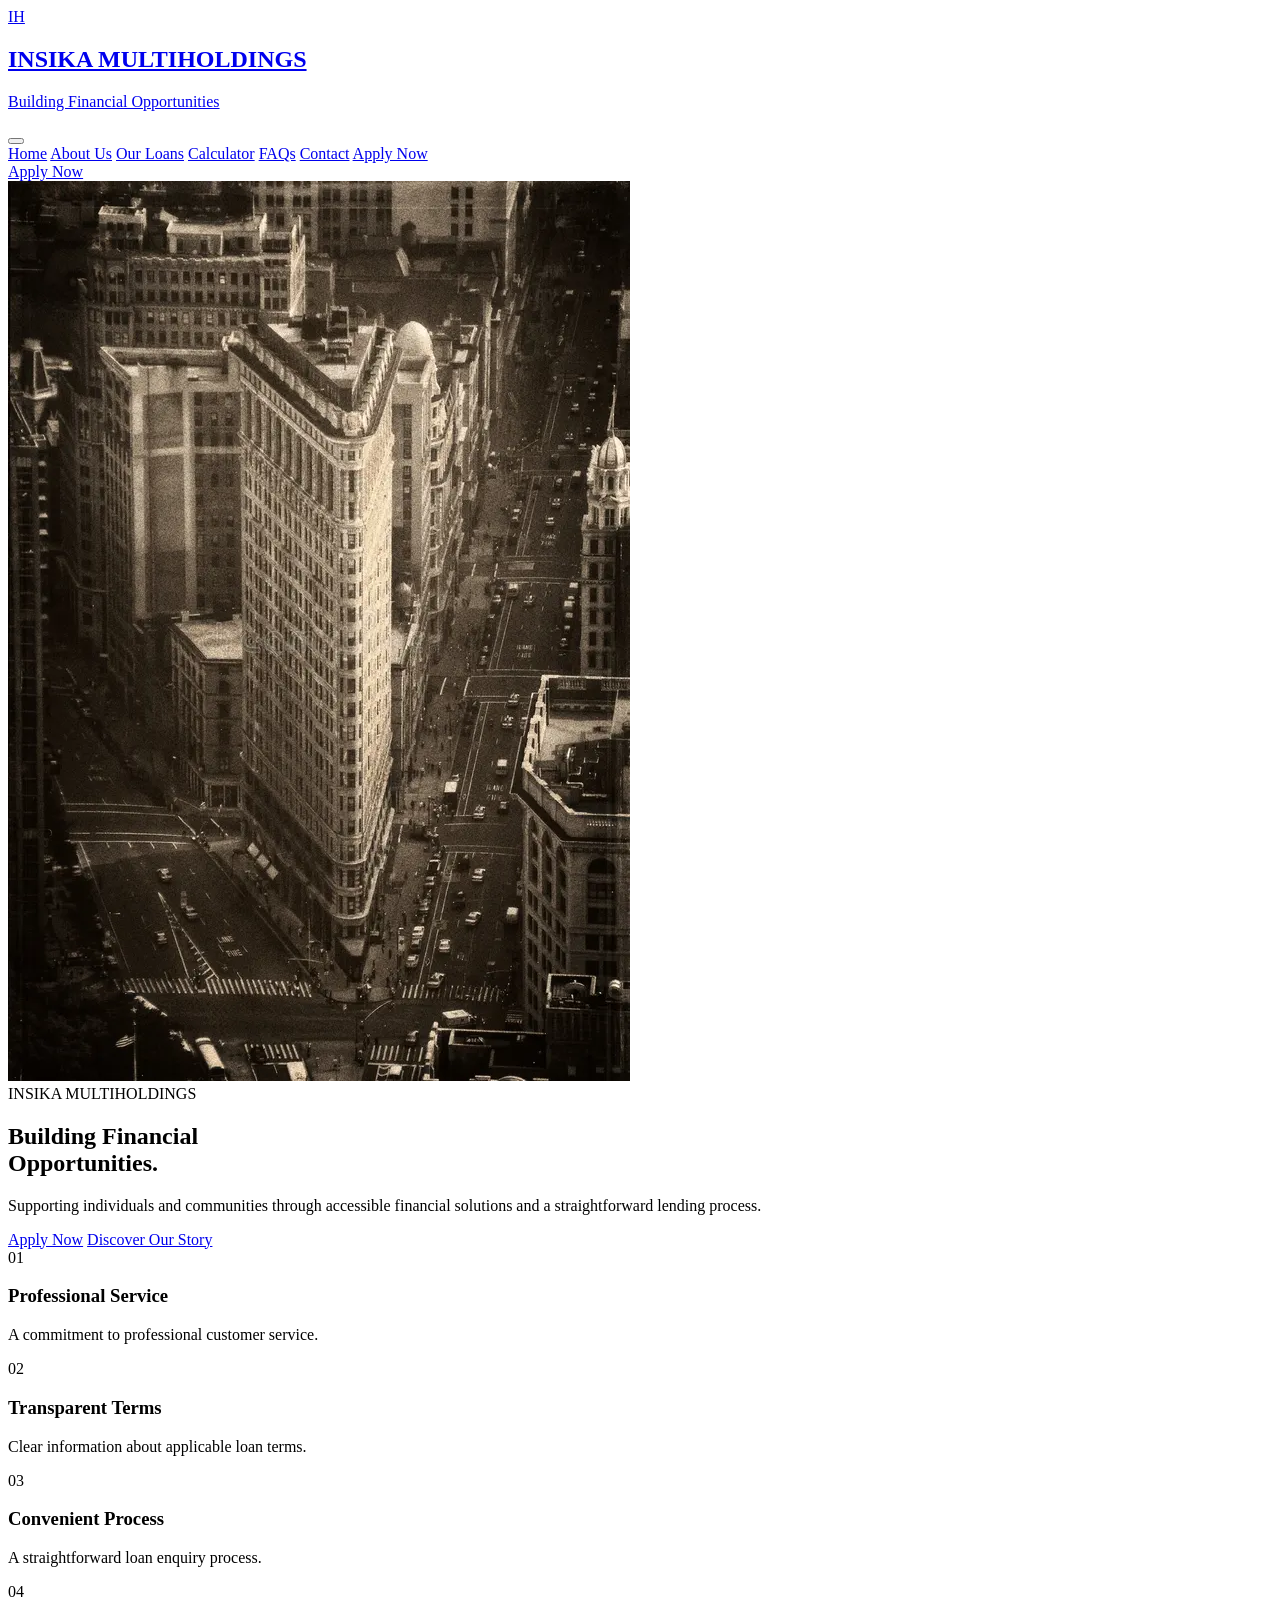
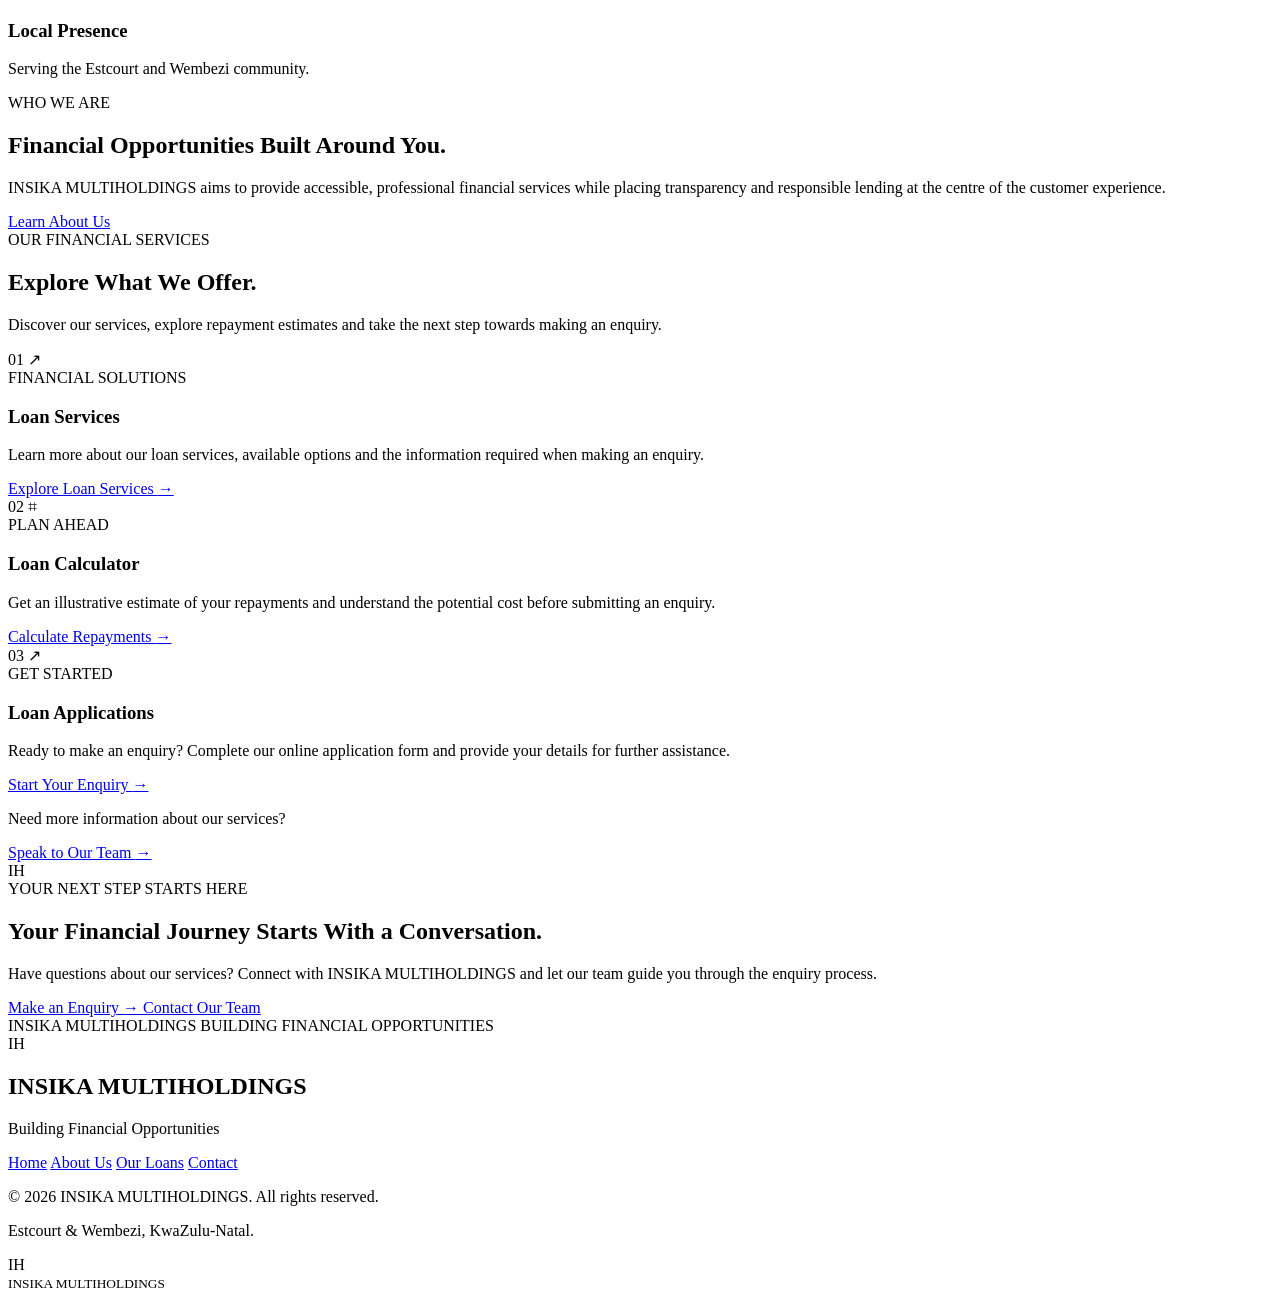
==== index.html @ ccc1f197 "done" ====
<!DOCTYPE html>
<html lang="en">
<head>
    <meta charset="UTF-8">
    <meta name="viewport" content="width=device-width, initial-scale=1.0">

    <meta name="description" content="INSIKA MULTIHOLDINGS provides financial services and loan enquiries in Estcourt and Wembezi, KwaZulu-Natal.">

    <meta name="theme-color" content="#173b2b">

    <title>INSIKA MULTIHOLDINGS | Building Financial Opportunities</title>

    <link rel="stylesheet" href="css/style.css">

    <link rel="preconnect" href="https://fonts.googleapis.com">
    <link rel="preconnect" href="https://fonts.gstatic.com" crossorigin>

    <link href="https://fonts.googleapis.com/css2?family=Playfair+Display:wght@400;500;600;700&family=Lato:wght@300;400;500;600;700&display=swap" rel="stylesheet">
</head>

<body>

    <!-- PAGE TRANSITION IS CREATED BY JAVASCRIPT -->

    <!-- HEADER -->

<!-- WEBSITE NAVIGATION -->

<header>

    <a href="index.html" class="logo">
        <div class="logo-icon">IH</div>

        <div>
            <h2>INSIKA MULTIHOLDINGS</h2>
            <p>Building Financial Opportunities</p>
        </div>
    </a>

    <button class="menu-toggle"
            id="menuToggle"
            aria-label="Open navigation menu"
            aria-expanded="false">
        <span></span>
        <span></span>
        <span></span>
    </button>

    <nav id="mainNav">

        <a href="index.html">Home</a>

        <a href="about.html">About Us</a>

        <a href="loans.html">Our Loans</a>

        <a href="calculator.html">Calculator</a>

        <a href="faq.html">FAQs</a>

        <a href="contact.html">Contact</a>

        <a href="apply.html" class="mobile-apply">
            Apply Now
        </a>

    </nav>

    <a href="apply.html" class="nav-button">
        Apply Now
    </a>

</header>



    <!-- HERO SECTION -->

    <main>

        
<section class="hero hero-full">
    <div class="hero-background">
        <img src="Images/building.webp" alt="INSIKA MULTIHOLDINGS building">
    </div>

    <div class="hero-overlay"></div>

    <div class="hero-content reveal">
        <span class="hero-label">INSIKA MULTIHOLDINGS</span>

        <h1>Building Financial<br>
            <span>Opportunities.</span>
        </h1>

        <p>
            Supporting individuals and communities through
            accessible financial solutions and a straightforward
            lending process.
        </p>

        <div class="hero-buttons">
            <a href="apply.html" class="btn btn-primary">Apply Now</a>
            <a href="about.html" class="btn btn-outline">Discover Our Story</a>
        </div>
    </div>
</section>



        <!-- TRUST FEATURES -->

        <section class="features">

            <div class="reveal">

                <span class="feature-number">01</span>

                <h3>Professional Service</h3>

                <p>
                    A commitment to professional customer service.
                </p>

            </div>

            <div class="reveal">

                <span class="feature-number">02</span>

                <h3>Transparent Terms</h3>

                <p>
                    Clear information about applicable loan terms.
                </p>

            </div>

            <div class="reveal">

                <span class="feature-number">03</span>

                <h3>Convenient Process</h3>

                <p>
                    A straightforward loan enquiry process.
                </p>

            </div>

            <div class="reveal">

                <span class="feature-number">04</span>

                <h3>Local Presence</h3>

                <p>
                    Serving the Estcourt and Wembezi community.
                </p>

            </div>

        </section>


        <!-- INTRODUCTION SECTION -->

        <section class="page-section reveal">

            <p class="eyebrow">
                WHO WE ARE
            </p>

            <h2 class="page-title">
                Financial Opportunities Built Around You.
            </h2>

            <p class="section-intro">
                INSIKA MULTIHOLDINGS aims to provide accessible,
                professional financial services while placing
                transparency and responsible lending at the centre
                of the customer experience.
            </p>

            <div class="center-button">

                <a href="about.html" class="primary-btn">
                    Learn About Us
                </a>

            </div>

        </section>


        <!-- SERVICES SECTION -->

<!-- PREMIUM SERVICES SECTION -->

<section class="services-section">

    <div class="services-heading reveal">
        <div>
            <span class="eyebrow">OUR FINANCIAL SERVICES</span>
            <h2>Explore What We <span>Offer.</span></h2>
        </div>

        <p>
            Discover our services, explore repayment estimates
            and take the next step towards making an enquiry.
        </p>
    </div>

    <div class="services-grid">

        <!-- SERVICE 01 -->
        <article class="service-card reveal">
            <div class="service-card-top">
                <span class="service-number">01</span>
                <span class="service-symbol">↗</span>
            </div>

            <div class="service-card-content">
                <span class="service-category">FINANCIAL SOLUTIONS</span>

                <h3>Loan Services</h3>

                <p>
                    Learn more about our loan services, available
                    options and the information required when
                    making an enquiry.
                </p>

                <a href="loans.html" class="service-link">
                    Explore Loan Services
                    <span>→</span>
                </a>
            </div>
        </article>

        <!-- SERVICE 02 -->
        <article class="service-card service-card-featured reveal">
            <div class="service-card-top">
                <span class="service-number">02</span>
                <span class="service-symbol">⌗</span>
            </div>

            <div class="service-card-content">
                <span class="service-category">PLAN AHEAD</span>

                <h3>Loan Calculator</h3>

                <p>
                    Get an illustrative estimate of your repayments
                    and understand the potential cost before
                    submitting an enquiry.
                </p>

                <a href="calculator.html" class="service-link">
                    Calculate Repayments
                    <span>→</span>
                </a>
            </div>
        </article>

        <!-- SERVICE 03 -->
        <article class="service-card reveal">
            <div class="service-card-top">
                <span class="service-number">03</span>
                <span class="service-symbol">↗</span>
            </div>

            <div class="service-card-content">
                <span class="service-category">GET STARTED</span>

                <h3>Loan Applications</h3>

                <p>
                    Ready to make an enquiry? Complete our online
                    application form and provide your details
                    for further assistance.
                </p>

                <a href="apply.html" class="service-link">
                    Start Your Enquiry
                    <span>→</span>
                </a>
            </div>
        </article>

    </div>

    <div class="services-bottom reveal">
        <p>Need more information about our services?</p>

        <a href="contact.html" class="services-contact-btn">
            Speak to Our Team <span>→</span>
        </a>
    </div>

</section>


        


        
<!-- PREMIUM CALL TO ACTION -->

<section class="cta-section reveal">

    <div class="cta-decoration">IH</div>

    <div class="cta-content">

        <span class="cta-label">YOUR NEXT STEP STARTS HERE</span>

        <h2>
            Your Financial Journey
            <span>Starts With a Conversation.</span>
        </h2>

        <p>
            Have questions about our services? Connect with
            INSIKA MULTIHOLDINGS and let our team guide you
            through the enquiry process.
        </p>

        <div class="cta-actions">
            <a href="apply.html" class="cta-primary">
                Make an Enquiry <span>→</span>
            </a>

            <a href="contact.html" class="cta-secondary">
                Contact Our Team
            </a>
        </div>

    </div>

    <div class="cta-bottom-line">
        <span>INSIKA MULTIHOLDINGS</span>
        <span>BUILDING FINANCIAL OPPORTUNITIES</span>
    </div>

</section>


    </main>


    <!-- FOOTER -->

    <footer>

        <div class="footer-brand">

            <div class="footer-logo">IH</div>

            <h2>INSIKA MULTIHOLDINGS</h2>

            <p>Building Financial Opportunities</p>

        </div>

        <div class="footer-links">

            <a href="index.html">Home</a>
            <a href="about.html">About Us</a>
            <a href="loans.html">Our Loans</a>
            <a href="contact.html">Contact</a>

        </div>

        <div class="footer-bottom">

            <p>
                &copy; 2026 INSIKA MULTIHOLDINGS.
                All rights reserved.
            </p>

            <p>
                Estcourt & Wembezi, KwaZulu-Natal.
            </p>

        </div>

    </footer>


    <!-- JAVASCRIPT -->

    <script src="JAVA/main.js"></script>

</body>
</html>
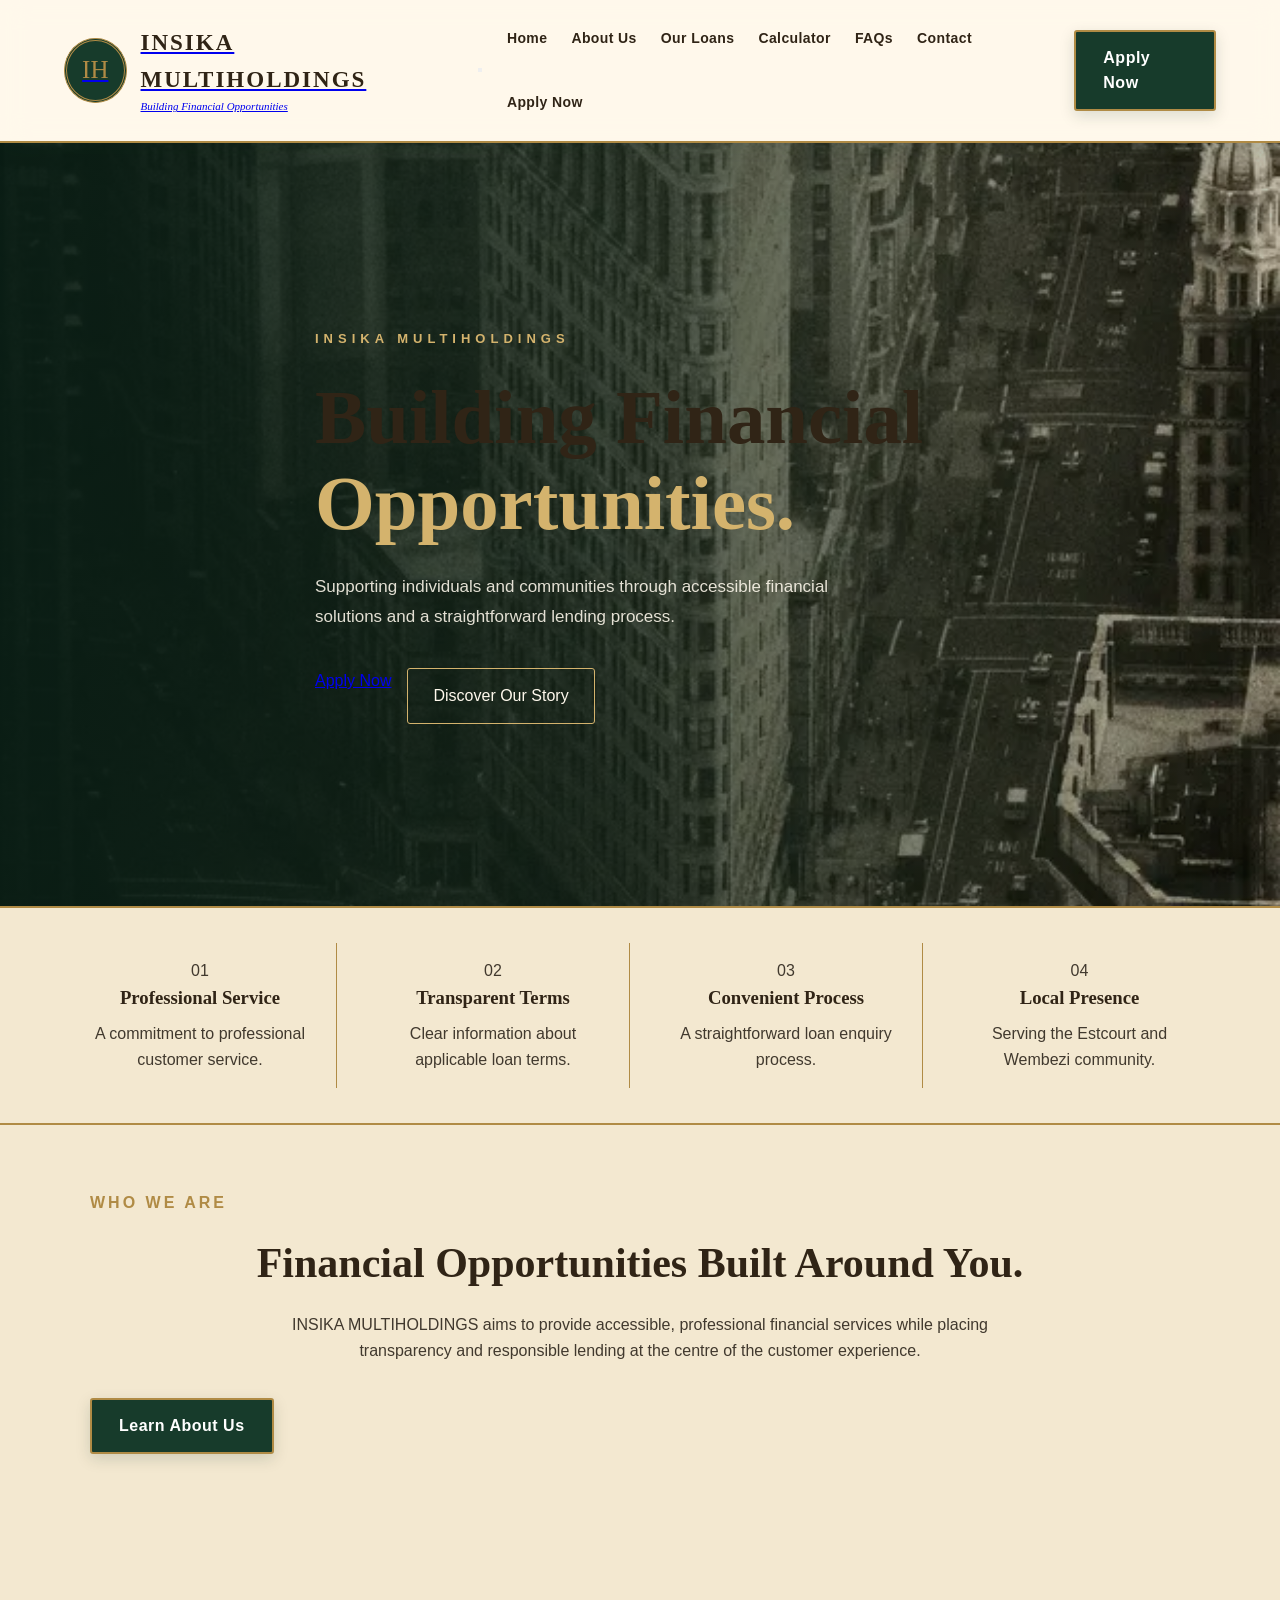
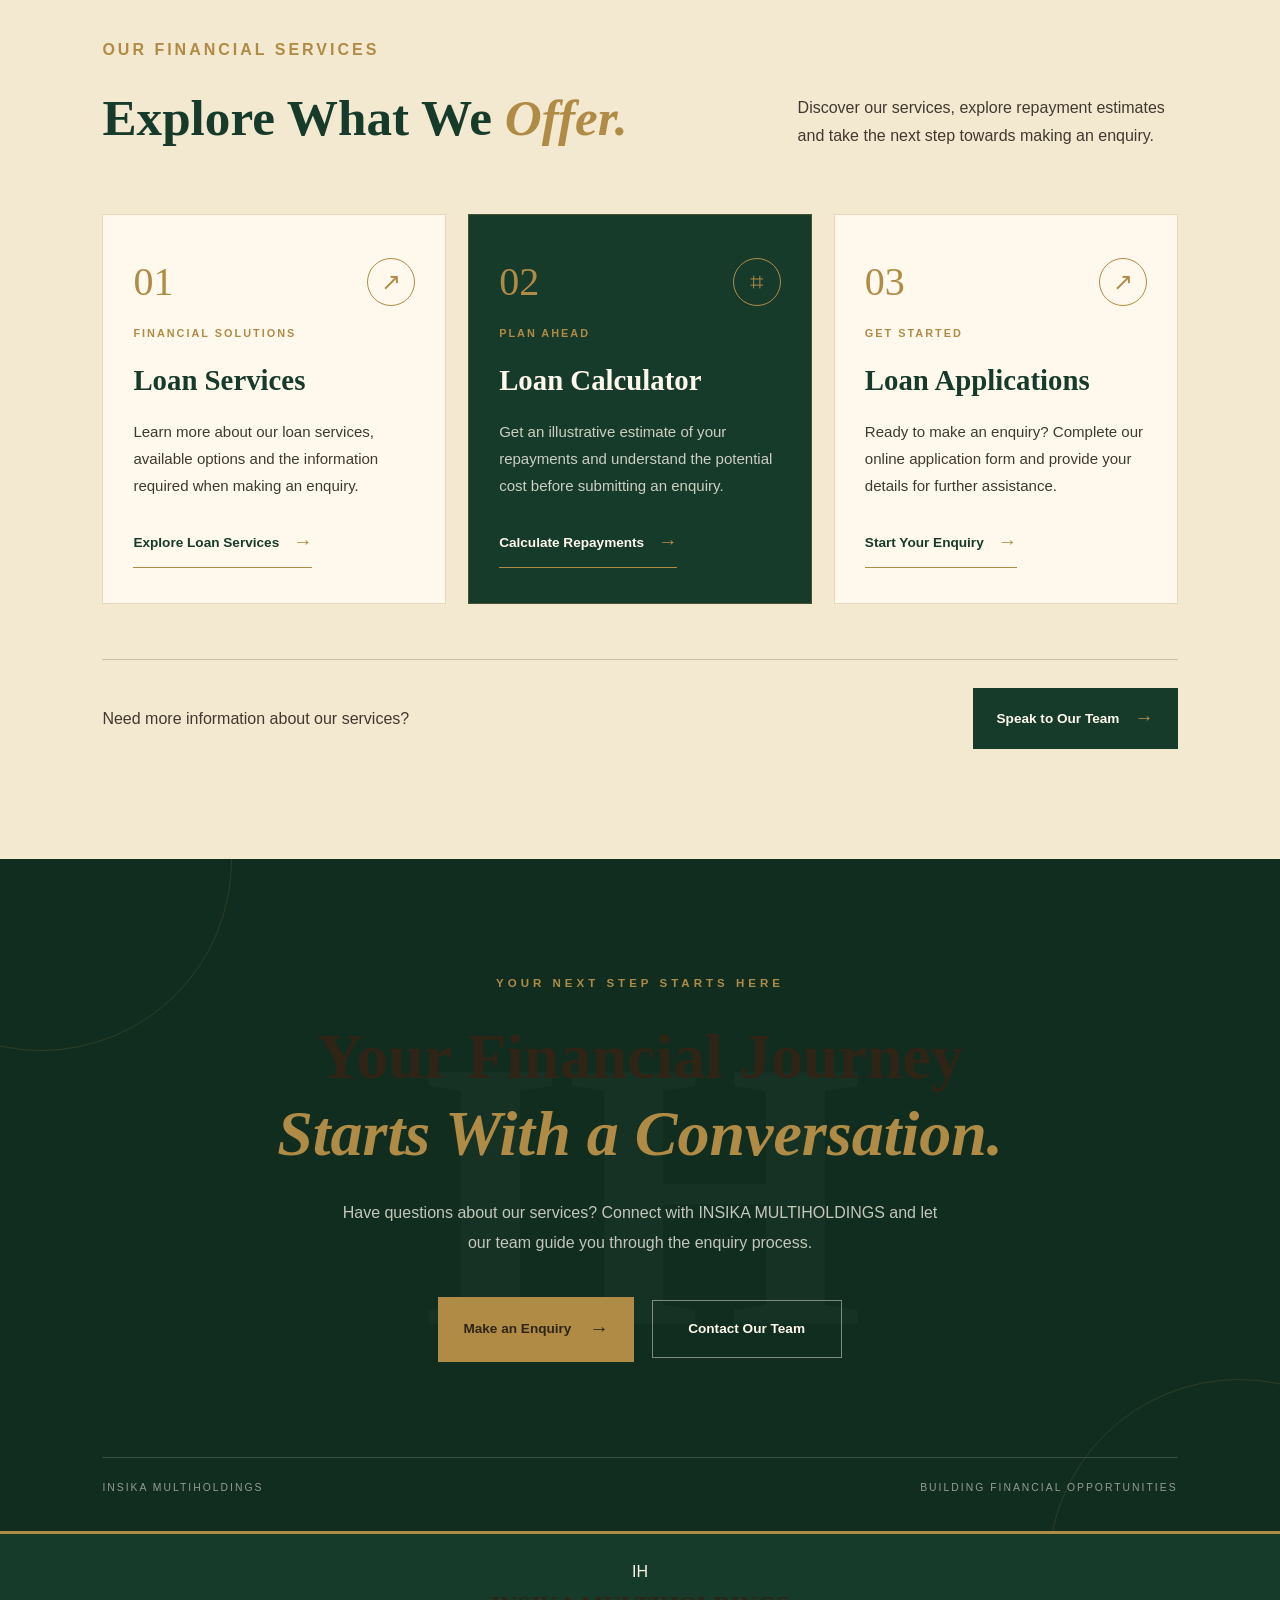
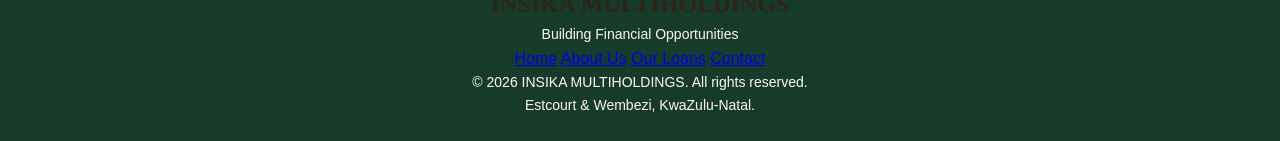
==== commit 30065eaf: "Update index.html" ====
--- a/index.html
+++ b/index.html
@@ -16,7 +16,7 @@
     <link rel="preconnect" href="https://fonts.googleapis.com">
     <link rel="preconnect" href="https://fonts.gstatic.com" crossorigin>
 
-    <link href="https://fonts.googleapis.com/css2?family=Playfair+Display:wght@400;500;600;700&family=Lato:wght@300;400;500;600;700&display=swap" rel="stylesheet">
+    <link rel="stylesheet" href="CSS/style.css">
 </head>
 
 <body>
--- a/CSS/style.css
+++ b/CSS/style.css
@@ -0,0 +1,1421 @@
+
+/* =================================
+   INSIKA MULTIHOLDINGS
+   Vintage Corporate Website
+================================= */
+
+@import url('https://fonts.googleapis.com/css2?family=Playfair+Display:wght@400;500;600;700&family=Lato:wght@300;400;500;600;700&display=swap');
+
+:root {
+    --parchment: #f3e8d0;
+    --dark-green: #173b2b;
+    --deep-green: #102d20;
+    --antique-gold: #b08b45;
+    --dark-brown: #302416;
+    --text: #41392e;
+    --cream: #fff9ed;
+}
+
+/* GENERAL RESET */
+
+* {
+    margin: 0;
+    padding: 0;
+    box-sizing: border-box;
+}
+
+html {
+    scroll-behavior: smooth;
+}
+
+body {
+    font-family: 'Lato', sans-serif;
+    color: var(--text);
+    background-color: var(--parchment);
+    background-image:
+        url("https://www.transparenttextures.com/patterns/cream-paper.png");
+    line-height: 1.6;
+}
+
+/* HEADINGS */
+
+h1, h2, h3, h4 {
+    font-family: 'Playfair Display', serif;
+    color: var(--dark-brown);
+}
+
+/* HEADER */
+
+header {
+    min-height: 110px;
+    padding: 18px 5%;
+    display: flex;
+    justify-content: space-between;
+    align-items: center;
+    gap: 25px;
+    border-bottom: 2px solid var(--antique-gold);
+    background: rgba(255, 249, 237, 0.85);
+}
+
+.logo {
+    display: flex;
+    align-items: center;
+    gap: 14px;
+}
+
+.logo-icon {
+    width: 65px;
+    height: 65px;
+    border: 3px double var(--antique-gold);
+    border-radius: 50%;
+    background: var(--dark-green);
+    color: var(--antique-gold);
+    display: flex;
+    align-items: center;
+    justify-content: center;
+    font-family: 'Playfair Display', serif;
+    font-size: 25px;
+}
+
+.logo h2 {
+    font-size: 23px;
+    letter-spacing: 2px;
+}
+
+.logo p {
+    font-family: 'Playfair Display', serif;
+    font-size: 11px;
+    font-style: italic;
+}
+
+/* NAVIGATION */
+
+nav {
+    display: flex;
+    align-items: center;
+    flex-wrap: wrap;
+    gap: 24px;
+}
+
+nav a {
+    text-decoration: none;
+    color: var(--dark-brown);
+    font-weight: 600;
+    transition: 0.3s;
+}
+
+nav a:hover,
+nav a.active {
+    color: var(--antique-gold);
+}
+
+/* BUTTONS */
+
+.nav-button,
+.primary-btn {
+    display: inline-block;
+    background: var(--dark-green);
+    color: white;
+    text-decoration: none;
+    padding: 12px 24px;
+    border: 2px solid var(--antique-gold);
+    border-radius: 5px;
+    font-weight: 600;
+    transition: 0.3s;
+}
+
+.nav-button:hover,
+.primary-btn:hover {
+    background: var(--deep-green);
+    transform: translateY(-2px);
+}
+
+.secondary-btn {
+    display: inline-block;
+    color: var(--dark-green);
+    text-decoration: none;
+    padding: 12px 24px;
+    border: 2px solid var(--antique-gold);
+    border-radius: 5px;
+    font-weight: 600;
+}
+
+/* HERO SECTION */
+
+.hero {
+    min-height: 480px;
+    display: flex;
+    align-items: center;
+    padding: 70px 7%;
+    border-bottom: 2px solid var(--antique-gold);
+}
+
+.hero-content {
+    max-width: 650px;
+}
+
+.eyebrow {
+    color: var(--antique-gold);
+    letter-spacing: 3px;
+    font-weight: 700;
+    margin-bottom: 15px;
+}
+
+.hero h1 {
+    font-size: clamp(38px, 5vw, 65px);
+    line-height: 1.15;
+    margin-bottom: 22px;
+}
+
+.intro {
+    font-size: 17px;
+    max-width: 570px;
+    margin-bottom: 28px;
+}
+
+.hero-buttons {
+    display: flex;
+    flex-wrap: wrap;
+    gap: 15px;
+}
+
+/* FEATURES */
+
+.features {
+    display: grid;
+    grid-template-columns: repeat(4, 1fr);
+    padding: 35px 5%;
+    gap: 20px;
+    text-align: center;
+    border-bottom: 2px solid var(--antique-gold);
+}
+
+.features div {
+    padding: 15px;
+    border-right: 1px solid var(--antique-gold);
+}
+
+.features div:last-child {
+    border-right: none;
+}
+
+.features h3 {
+    margin-bottom: 8px;
+}
+
+/* GENERAL PAGE CONTENT */
+
+.page-section {
+    max-width: 1150px;
+    margin: auto;
+    padding: 65px 25px;
+}
+
+.page-title {
+    text-align: center;
+    font-size: 42px;
+    margin-bottom: 15px;
+}
+
+.section-intro {
+    text-align: center;
+    max-width: 700px;
+    margin: 0 auto 35px;
+}
+
+/* FOOTER */
+
+footer {
+    background: var(--dark-green);
+    color: var(--cream);
+    text-align: center;
+    padding: 25px;
+    border-top: 3px solid var(--antique-gold);
+}
+
+footer p {
+    font-size: 14px;
+}
+
+/* MOBILE RESPONSIVENESS */
+
+@media (max-width: 950px) {
+    header {
+        flex-direction: column;
+    }
+
+    nav {
+        justify-content: center;
+    }
+
+    .features {
+        grid-template-columns: repeat(2, 1fr);
+    }
+}
+
+@media (max-width: 600px) {
+    .hero {
+        padding: 50px 6%;
+    }
+
+    .hero h1 {
+        font-size: 38px;
+    }
+
+    .features {
+        grid-template-columns: 1fr;
+    }
+
+    .features div {
+        border-right: none;
+        border-bottom: 1px solid var(--antique-gold);
+    }
+
+    nav {
+        gap: 14px;
+    }
+
+    .logo h2 {
+        font-size: 18px;
+    }
+}
+
+
+/* ==========================================
+   INSIKA MULTIHOLDINGS - PREMIUM MOTION SYSTEM
+========================================== */
+
+/* CINEMATIC PAGE TRANSITION */
+
+#page-transition {
+    position: fixed;
+    inset: 0;
+    z-index: 99999;
+    background: #173b2b;
+    display: flex;
+    align-items: center;
+    justify-content: center;
+    pointer-events: none;
+    transform: translateY(0);
+    transition: transform 0.9s cubic-bezier(.77, 0, .18, 1);
+}
+
+#page-transition.exit {
+    transform: translateY(-105%);
+}
+
+.transition-content {
+    text-align: center;
+    color: #d6b875;
+    animation: transitionReveal 1s ease both;
+}
+
+.transition-content span {
+    display: block;
+    font-family: 'Playfair Display', serif;
+    font-size: 38px;
+    letter-spacing: 7px;
+}
+
+.transition-content small {
+    letter-spacing: 4px;
+    font-size: 10px;
+}
+
+.transition-line {
+    height: 2px;
+    width: 0;
+    background: #c5a15b;
+    margin: 15px auto;
+    animation: lineExpand 1s ease forwards;
+}
+
+@keyframes transitionReveal {
+    from { opacity: 0; transform: translateY(20px); }
+    to { opacity: 1; transform: translateY(0); }
+}
+
+@keyframes lineExpand {
+    to { width: 150px; }
+}
+
+/* HERO CINEMATIC REVEAL */
+
+.hero {
+    overflow: hidden;
+    position: relative;
+}
+
+.hero-content {
+    animation: luxuryEntrance 1.3s cubic-bezier(.2,.8,.2,1) both;
+}
+
+.hero h1 {
+    animation: headingReveal 1.2s .2s both;
+}
+
+.hero .intro {
+    animation: headingReveal 1.2s .45s both;
+}
+
+.hero-buttons {
+    animation: headingReveal 1.2s .65s both;
+}
+
+@keyframes luxuryEntrance {
+    from {
+        opacity: 0;
+        transform: translateY(60px);
+        filter: blur(8px);
+    }
+    to {
+        opacity: 1;
+        transform: translateY(0);
+        filter: blur(0);
+    }
+}
+
+@keyframes headingReveal {
+    from {
+        opacity: 0;
+        transform: translateY(30px);
+    }
+    to {
+        opacity: 1;
+        transform: translateY(0);
+    }
+}
+
+/* SCROLL REVEAL */
+
+.reveal {
+    opacity: 0;
+    transform: translateY(55px);
+    filter: blur(4px);
+    transition:
+        opacity 1s ease,
+        transform 1s cubic-bezier(.2,.8,.2,1),
+        filter 1s ease;
+}
+
+.reveal.show {
+    opacity: 1;
+    transform: translateY(0);
+    filter: blur(0);
+}
+
+/* PREMIUM CARD EFFECT */
+
+.features div,
+.service-card {
+    transition:
+        transform .45s ease,
+        box-shadow .45s ease,
+        border-color .45s ease;
+}
+
+.features div:hover,
+.service-card:hover {
+    transform: translateY(-10px);
+    box-shadow: 0 18px 35px rgba(48,36,22,.14);
+    border-color: var(--antique-gold);
+}
+
+/* MAGNETIC BUTTON FINISH */
+
+.primary-btn,
+.secondary-btn,
+.nav-button {
+    position: relative;
+    overflow: hidden;
+    transition: transform .3s ease,
+                box-shadow .3s ease;
+}
+
+.primary-btn::before,
+.nav-button::before {
+    content: "";
+    position: absolute;
+    inset: 0;
+    background: rgba(255,255,255,.13);
+    transform: translateX(-110%);
+    transition: transform .5s ease;
+}
+
+.primary-btn:hover::before,
+.nav-button:hover::before {
+    transform: translateX(0);
+}
+
+/* IMAGE PARALLAX */
+
+.parallax-image {
+    will-change: transform;
+    transition: transform .15s linear;
+}
+
+/* LOGO DETAIL */
+
+.logo-icon {
+    transition: transform .6s ease,
+                box-shadow .6s ease;
+}
+
+.logo:hover .logo-icon {
+    transform: rotate(12deg);
+    box-shadow: 0 0 20px rgba(176,139,69,.35);
+}
+
+/* ACCESSIBILITY */
+
+@media (prefers-reduced-motion: reduce) {
+    *,
+    *::before,
+    *::after {
+        animation-duration: .01ms !important;
+        transition-duration: .01ms !important;
+        scroll-behavior: auto !important;
+    }
+
+    .reveal {
+        opacity: 1;
+        transform: none;
+        filter: none;
+    }
+}
+
+/* FULL-WIDTH HOMEPAGE HERO */
+
+.hero-full {
+    position: relative;
+    min-height: 680px;
+    height: 85vh;
+    display: flex;
+    align-items: center;
+    overflow: hidden;
+    background: var(--deep-green);
+}
+
+.hero-background {
+    position: absolute;
+    inset: 0;
+    overflow: hidden;
+}
+
+.hero-background img {
+    width: 100%;
+    height: 100%;
+    object-fit: cover;
+    object-position: center;
+    animation: heroZoom 18s ease-in-out infinite alternate;
+}
+
+.hero-overlay {
+    position: absolute;
+    inset: 0;
+    background:
+        linear-gradient(
+            90deg,
+            rgba(10, 31, 22, 0.92) 0%,
+            rgba(10, 31, 22, 0.72) 48%,
+            rgba(10, 31, 22, 0.25) 100%
+        );
+}
+
+.hero-full .hero-content {
+    position: relative;
+    z-index: 2;
+    width: min(1150px, 88%);
+    margin: 0 auto;
+    color: #fff9ed;
+    padding: 80px 0;
+    animation: heroTextIn 1.2s ease both;
+}
+
+.hero-label {
+    display: inline-block;
+    color: #d4b36d;
+    letter-spacing: 5px;
+    font-size: 13px;
+    font-weight: 700;
+    margin-bottom: 25px;
+}
+
+.hero-full h1 {
+    font-family: 'Playfair Display', serif;
+    font-size: clamp(45px, 6vw, 82px);
+    line-height: 1.12;
+    margin-bottom: 25px;
+}
+
+.hero-full h1 span {
+    color: #d4b36d;
+}
+
+.hero-full p {
+    max-width: 570px;
+    color: rgba(255, 249, 237, 0.88);
+    font-size: 17px;
+    line-height: 1.8;
+    margin-bottom: 35px;
+}
+
+.hero-buttons {
+    display: flex;
+    flex-wrap: wrap;
+    gap: 16px;
+}
+
+.btn-outline {
+    display: inline-block;
+    padding: 14px 25px;
+    border: 1px solid #d4b36d;
+    color: #fff9ed;
+    text-decoration: none;
+    transition: 0.3s ease;
+}
+
+.btn-outline:hover {
+    background: #d4b36d;
+    color: #102d20;
+}
+
+@keyframes heroZoom {
+    from { transform: scale(1); }
+    to { transform: scale(1.09); }
+}
+
+@keyframes heroTextIn {
+    from {
+        opacity: 0;
+        transform: translateY(35px);
+    }
+    to {
+        opacity: 1;
+        transform: translateY(0);
+    }
+}
+
+@media (max-width: 768px) {
+    .hero-full {
+        min-height: 620px;
+        height: auto;
+    }
+
+    .hero-overlay {
+        background: rgba(10, 31, 22, 0.76);
+    }
+
+    .hero-full .hero-content {
+        padding: 100px 0;
+    }
+
+    .hero-full p {
+        font-size: 15px;
+    }
+}
+
+/* ABOUT PAGE */
+
+.inner-hero {
+    min-height: 380px;
+    position: relative;
+    display: flex;
+    align-items: center;
+    justify-content: center;
+    text-align: center;
+    background: url("../Images/building.webp") center/cover no-repeat;
+    overflow: hidden;
+}
+
+.inner-hero-overlay {
+    position: absolute;
+    inset: 0;
+    background: rgba(16, 45, 32, 0.82);
+}
+
+.inner-hero-content {
+    position: relative;
+    z-index: 2;
+    padding: 70px 20px;
+    animation: heroTextIn 1s ease both;
+}
+
+.inner-hero h1 {
+    color: #fff9ed;
+    font-family: 'Playfair Display', serif;
+    font-size: clamp(42px, 6vw, 68px);
+    margin: 15px 0;
+}
+
+.inner-hero h1 span {
+    color: #d4b36d;
+}
+
+.inner-hero p {
+    color: #f3e8d0;
+    letter-spacing: 2px;
+}
+
+.section-label {
+    color: #b08b45;
+    font-size: 12px;
+    font-weight: 700;
+    letter-spacing: 3px;
+}
+
+.about-story {
+    display: grid;
+    grid-template-columns: 1fr 1fr;
+    align-items: center;
+    gap: 65px;
+}
+
+.about-story-text h2,
+.section-heading h2,
+.about-cta h2 {
+    font-family: 'Playfair Display', serif;
+    color: var(--dark-green);
+    font-size: clamp(30px, 4vw, 43px);
+    line-height: 1.25;
+    margin: 18px 0;
+}
+
+.about-story-text p {
+    color: var(--text);
+    line-height: 1.9;
+    margin-bottom: 17px;
+}
+
+.about-story-image {
+    height: 430px;
+    overflow: hidden;
+    border: 1px solid var(--antique-gold);
+    padding: 9px;
+}
+
+.about-story-image img {
+    width: 100%;
+    height: 100%;
+    object-fit: cover;
+    transition: transform 0.8s ease;
+}
+
+.about-story-image:hover img {
+    transform: scale(1.06);
+}
+
+/* VALUES */
+
+.values-section {
+    padding: 90px 7%;
+    background: #e9dcc1;
+}
+
+.section-heading {
+    text-align: center;
+    max-width: 650px;
+    margin: 0 auto 50px;
+}
+
+.section-heading p {
+    color: var(--text);
+    line-height: 1.7;
+}
+
+.values-grid {
+    display: grid;
+    grid-template-columns: repeat(3, 1fr);
+    gap: 25px;
+    max-width: 1150px;
+    margin: auto;
+}
+
+.value-card {
+    padding: 35px 30px;
+    background: var(--cream);
+    border: 1px solid rgba(176, 139, 69, 0.35);
+    transition: transform 0.4s ease, box-shadow 0.4s ease;
+}
+
+.value-card:hover {
+    transform: translateY(-10px);
+    box-shadow: 0 18px 35px rgba(48, 36, 22, 0.12);
+}
+
+.value-number {
+    color: var(--antique-gold);
+    font-family: 'Playfair Display', serif;
+    font-size: 32px;
+}
+
+.value-card h3 {
+    color: var(--dark-green);
+    font-family: 'Playfair Display', serif;
+    font-size: 23px;
+    margin: 20px 0 12px;
+}
+
+.value-card p {
+    color: var(--text);
+    line-height: 1.8;
+}
+
+/* ABOUT CTA */
+
+.about-cta {
+    text-align: center;
+    padding: 90px 20px;
+    background: var(--deep-green);
+}
+
+.about-cta h2 {
+    color: var(--cream);
+}
+
+.about-cta p {
+    color: #e4dac7;
+    margin-bottom: 30px;
+    line-height: 1.8;
+}
+
+/* RESPONSIVE ABOUT PAGE */
+
+@media (max-width: 768px) {
+    .about-story {
+        grid-template-columns: 1fr;
+        gap: 35px;
+    }
+
+    .about-story-image {
+        height: 300px;
+    }
+
+    .values-grid {
+        grid-template-columns: 1fr;
+    }
+
+    .values-section {
+        padding: 65px 6%;
+    }
+}
+
+/* ==========================================
+   INSIKA MULTIHOLDINGS - PREMIUM NAVIGATION
+========================================== */
+
+/* Sticky glass-style navigation */
+header {
+    position: sticky;
+    top: 0;
+    z-index: 1000;
+    min-height: 90px;
+    background: rgba(255, 249, 237, 0.96);
+    backdrop-filter: blur(14px);
+    -webkit-backdrop-filter: blur(14px);
+    box-shadow: 0 5px 25px rgba(16, 45, 32, 0.08);
+    transition: box-shadow 0.35s ease;
+}
+
+/* Animated navigation links */
+nav a {
+    position: relative;
+    padding: 9px 0;
+    font-size: 14px;
+    letter-spacing: 0.4px;
+    transition: color 0.3s ease, transform 0.3s ease;
+}
+
+nav a::after {
+    content: "";
+    position: absolute;
+    left: 0;
+    bottom: 2px;
+    width: 0;
+    height: 2px;
+    background: var(--antique-gold);
+    transition: width 0.35s ease;
+}
+
+nav a:hover {
+    color: var(--antique-gold);
+    transform: translateY(-2px);
+}
+
+nav a:hover::after,
+nav a.active::after {
+    width: 100%;
+}
+
+nav a.active {
+    color: var(--antique-gold);
+}
+
+/* Premium Apply Now button */
+.nav-button,
+.primary-btn {
+    position: relative;
+    isolation: isolate;
+    overflow: hidden;
+    border-radius: 3px;
+    padding: 13px 27px;
+    letter-spacing: 0.5px;
+    box-shadow: 0 5px 15px rgba(16, 45, 32, 0.15);
+    transition:
+        transform 0.35s ease,
+        box-shadow 0.35s ease,
+        background 0.35s ease;
+}
+
+.nav-button::before,
+.primary-btn::before {
+    z-index: -1;
+    background: linear-gradient(
+        110deg,
+        transparent 20%,
+        rgba(255,255,255,0.2) 50%,
+        transparent 80%
+    );
+}
+
+.nav-button:hover,
+.primary-btn:hover {
+    background: var(--deep-green);
+    color: var(--cream);
+    transform: translateY(-4px);
+    box-shadow: 0 10px 25px rgba(16, 45, 32, 0.25);
+}
+
+/* Secondary buttons */
+.secondary-btn,
+.btn-outline {
+    position: relative;
+    overflow: hidden;
+    border-radius: 3px;
+    transition:
+        color 0.35s ease,
+        background 0.35s ease,
+        transform 0.35s ease,
+        box-shadow 0.35s ease;
+}
+
+.secondary-btn:hover {
+    background: var(--dark-green);
+    color: var(--cream);
+    transform: translateY(-3px);
+    box-shadow: 0 8px 20px rgba(16, 45, 32, 0.15);
+}
+
+.btn-outline:hover {
+    transform: translateY(-3px);
+    box-shadow: 0 8px 20px rgba(16, 45, 32, 0.2);
+}
+
+/* Consistent button cursor and focus */
+.nav-button,
+.primary-btn,
+.secondary-btn,
+.btn-outline {
+    cursor: pointer;
+}
+
+.nav-button:focus-visible,
+.primary-btn:focus-visible,
+.secondary-btn:focus-visible,
+.btn-outline:focus-visible,
+nav a:focus-visible {
+    outline: 3px solid var(--antique-gold);
+    outline-offset: 5px;
+}
+
+/* Mobile refinements */
+@media (max-width: 950px) {
+    header {
+        position: relative;
+        gap: 15px;
+    }
+
+    nav {
+        gap: 20px;
+    }
+}
+
+@media (max-width: 600px) {
+    .nav-button {
+        padding: 11px 20px;
+    }
+
+    nav a {
+        font-size: 13px;
+    }
+}
+
+/* Respect reduced-motion preferences */
+@media (prefers-reduced-motion: reduce) {
+    header,
+    nav a,
+    nav a::after,
+    .nav-button,
+    .primary-btn,
+    .secondary-btn,
+    .btn-outline {
+        transition: none !important;
+    }
+}
+
+/* =========================================
+   PREMIUM HOMEPAGE SERVICES SECTION
+========================================= */
+
+.services-section {
+    padding: 110px 8%;
+    background: var(--parchment);
+    position: relative;
+    overflow: hidden;
+}
+
+.services-heading {
+    max-width: 1100px;
+    margin: 0 auto 55px;
+    display: flex;
+    justify-content: space-between;
+    align-items: end;
+    gap: 40px;
+}
+
+.services-heading h2 {
+    font-family: 'Playfair Display', serif;
+    font-size: clamp(2.3rem, 4vw, 3.7rem);
+    color: var(--dark-green);
+    margin-top: 15px;
+}
+
+.services-heading h2 span {
+    color: var(--antique-gold);
+    font-style: italic;
+}
+
+.services-heading > p {
+    max-width: 380px;
+    line-height: 1.8;
+    color: var(--text);
+    padding-bottom: 8px;
+}
+
+.services-grid {
+    max-width: 1100px;
+    margin: auto;
+    display: grid;
+    grid-template-columns: repeat(3, 1fr);
+    gap: 22px;
+}
+
+.service-card {
+    min-height: 390px;
+    padding: 35px 30px;
+    background: var(--cream);
+    border: 1px solid rgba(176, 139, 69, 0.3);
+    display: flex;
+    flex-direction: column;
+    justify-content: space-between;
+    position: relative;
+    overflow: hidden;
+    transition: transform 0.4s ease,
+                box-shadow 0.4s ease,
+                background 0.4s ease;
+}
+
+.service-card::before {
+    content: "";
+    position: absolute;
+    top: 0;
+    left: 0;
+    width: 0;
+    height: 4px;
+    background: var(--antique-gold);
+    transition: width 0.45s ease;
+}
+
+.service-card:hover::before {
+    width: 100%;
+}
+
+.service-card:hover {
+    transform: translateY(-12px);
+    box-shadow: 0 22px 45px rgba(23, 59, 43, 0.12);
+}
+
+.service-card-featured {
+    background: var(--dark-green);
+    color: var(--cream);
+    transform: translateY(-12px);
+}
+
+.service-card-featured:hover {
+    transform: translateY(-20px);
+}
+
+.service-card-top {
+    display: flex;
+    justify-content: space-between;
+    align-items: center;
+}
+
+.service-number {
+    font-family: 'Playfair Display', serif;
+    font-size: 2.5rem;
+    color: var(--antique-gold);
+}
+
+.service-symbol {
+    width: 48px;
+    height: 48px;
+    border: 1px solid var(--antique-gold);
+    border-radius: 50%;
+    display: grid;
+    place-items: center;
+    font-size: 1.5rem;
+    color: var(--antique-gold);
+    transition: transform 0.4s ease,
+                background 0.4s ease;
+}
+
+.service-card:hover .service-symbol {
+    transform: rotate(45deg);
+    background: rgba(176, 139, 69, 0.12);
+}
+
+.service-category {
+    display: block;
+    color: var(--antique-gold);
+    font-size: 0.68rem;
+    font-weight: 700;
+    letter-spacing: 2px;
+    margin-bottom: 15px;
+}
+
+.service-card h3 {
+    font-family: 'Playfair Display', serif;
+    font-size: 1.8rem;
+    margin-bottom: 15px;
+    color: var(--dark-green);
+}
+
+.service-card-featured h3 {
+    color: var(--cream);
+}
+
+.service-card-content p {
+    font-size: 0.94rem;
+    line-height: 1.8;
+    color: var(--text);
+    margin-bottom: 28px;
+}
+
+.service-card-featured .service-card-content p {
+    color: rgba(255, 249, 237, 0.78);
+}
+
+.service-link {
+    display: inline-flex;
+    align-items: center;
+    gap: 14px;
+    width: fit-content;
+    color: var(--dark-green);
+    font-size: 0.85rem;
+    font-weight: 700;
+    text-decoration: none;
+    border-bottom: 1px solid var(--antique-gold);
+    padding-bottom: 9px;
+    transition: gap 0.3s ease, color 0.3s ease;
+}
+
+.service-card-featured .service-link {
+    color: var(--cream);
+}
+
+.service-link span {
+    color: var(--antique-gold);
+    font-size: 1.2rem;
+    transition: transform 0.3s ease;
+}
+
+.service-link:hover {
+    gap: 22px;
+    color: var(--antique-gold);
+}
+
+.service-link:hover span {
+    transform: translateX(5px);
+}
+
+.services-bottom {
+    max-width: 1100px;
+    margin: 55px auto 0;
+    padding-top: 28px;
+    border-top: 1px solid rgba(23, 59, 43, 0.2);
+    display: flex;
+    justify-content: space-between;
+    align-items: center;
+    gap: 20px;
+}
+
+.services-bottom p {
+    color: var(--text);
+}
+
+.services-contact-btn {
+    display: inline-flex;
+    align-items: center;
+    gap: 15px;
+    padding: 15px 24px;
+    background: var(--dark-green);
+    color: var(--cream);
+    text-decoration: none;
+    font-size: 0.85rem;
+    font-weight: 700;
+    transition: background 0.3s ease,
+                transform 0.3s ease;
+}
+
+.services-contact-btn span {
+    color: var(--antique-gold);
+    font-size: 1.2rem;
+}
+
+.services-contact-btn:hover {
+    background: var(--antique-gold);
+    color: var(--dark-brown);
+    transform: translateY(-4px);
+}
+
+/* RESPONSIVE DESIGN */
+
+@media (max-width: 900px) {
+    .services-grid {
+        grid-template-columns: repeat(2, 1fr);
+    }
+
+    .service-card-featured {
+        transform: none;
+    }
+
+    .service-card-featured:hover {
+        transform: translateY(-12px);
+    }
+}
+
+@media (max-width: 600px) {
+    .services-section {
+        padding: 75px 6%;
+    }
+
+    .services-heading {
+        display: block;
+    }
+
+    .services-heading > p {
+        margin-top: 18px;
+    }
+
+    .services-grid {
+        grid-template-columns: 1fr;
+    }
+
+    .service-card {
+        min-height: 350px;
+    }
+
+    .services-bottom {
+        align-items: flex-start;
+        flex-direction: column;
+    }
+}
+
+@media (prefers-reduced-motion: reduce) {
+    .service-card,
+    .service-card::before,
+    .service-symbol,
+    .service-link,
+    .service-link span,
+    .services-contact-btn {
+        transition: none;
+    }
+}
+
+/* =========================================
+   PREMIUM HOMEPAGE CTA
+========================================= */
+
+.cta-section {
+    position: relative;
+    overflow: hidden;
+    padding: 110px 8% 35px;
+    background: var(--deep-green);
+    color: var(--cream);
+    text-align: center;
+}
+
+.cta-section::before,
+.cta-section::after {
+    content: "";
+    position: absolute;
+    width: 380px;
+    height: 380px;
+    border: 1px solid rgba(176, 139, 69, 0.18);
+    border-radius: 50%;
+    pointer-events: none;
+}
+
+.cta-section::before {
+    top: -190px;
+    left: -150px;
+}
+
+.cta-section::after {
+    bottom: -230px;
+    right: -150px;
+}
+
+.cta-decoration {
+    position: absolute;
+    top: 50%;
+    left: 50%;
+    transform: translate(-50%, -50%);
+    font-family: 'Playfair Display', serif;
+    font-size: clamp(15rem, 30vw, 28rem);
+    font-weight: 700;
+    color: rgba(255, 255, 255, 0.025);
+    pointer-events: none;
+}
+
+.cta-content {
+    position: relative;
+    z-index: 1;
+    max-width: 800px;
+    margin: 0 auto 95px;
+}
+
+.cta-label {
+    color: var(--antique-gold);
+    font-size: 0.72rem;
+    font-weight: 700;
+    letter-spacing: 4px;
+}
+
+.cta-content h2 {
+    margin: 25px 0;
+    font-family: 'Playfair Display', serif;
+    font-size: clamp(2.4rem, 5vw, 4.2rem);
+    line-height: 1.2;
+}
+
+.cta-content h2 span {
+    display: block;
+    color: var(--antique-gold);
+    font-style: italic;
+}
+
+.cta-content > p {
+    max-width: 620px;
+    margin: 0 auto;
+    color: rgba(255, 249, 237, 0.75);
+    line-height: 1.9;
+    font-size: 1rem;
+}
+
+.cta-actions {
+    display: flex;
+    justify-content: center;
+    align-items: center;
+    flex-wrap: wrap;
+    gap: 18px;
+    margin-top: 38px;
+}
+
+.cta-primary,
+.cta-secondary {
+    min-width: 190px;
+    padding: 17px 25px;
+    text-decoration: none;
+    font-size: 0.85rem;
+    font-weight: 700;
+    transition: all 0.35s ease;
+}
+
+.cta-primary {
+    background: var(--antique-gold);
+    color: var(--dark-brown);
+    display: inline-flex;
+    justify-content: center;
+    align-items: center;
+    gap: 18px;
+}
+
+.cta-primary span {
+    font-size: 1.2rem;
+    transition: transform 0.3s ease;
+}
+
+.cta-primary:hover {
+    background: var(--cream);
+    transform: translateY(-5px);
+}
+
+.cta-primary:hover span {
+    transform: translateX(5px);
+}
+
+.cta-secondary {
+    border: 1px solid rgba(255, 249, 237, 0.45);
+    color: var(--cream);
+}
+
+.cta-secondary:hover {
+    border-color: var(--antique-gold);
+    color: var(--antique-gold);
+    transform: translateY(-5px);
+}
+
+.cta-bottom-line {
+    position: relative;
+    z-index: 1;
+    border-top: 1px solid rgba(255, 249, 237, 0.16);
+    padding-top: 22px;
+    display: flex;
+    justify-content: space-between;
+    gap: 15px;
+    color: rgba(255, 249, 237, 0.55);
+    font-size: 0.65rem;
+    letter-spacing: 2px;
+}
+
+/* MOBILE */
+
+@media (max-width: 600px) {
+    .cta-section {
+        padding: 80px 6% 25px;
+    }
+
+    .cta-content {
+        margin-bottom: 65px;
+    }
+
+    .cta-actions {
+        flex-direction: column;
+    }
+
+    .cta-primary,
+    .cta-secondary {
+        width: 100%;
+    }
+
+    .cta-bottom-line {
+        flex-direction: column;
+        align-items: center;
+        text-align: center;
+        line-height: 1.7;
+    }
+}
+
+
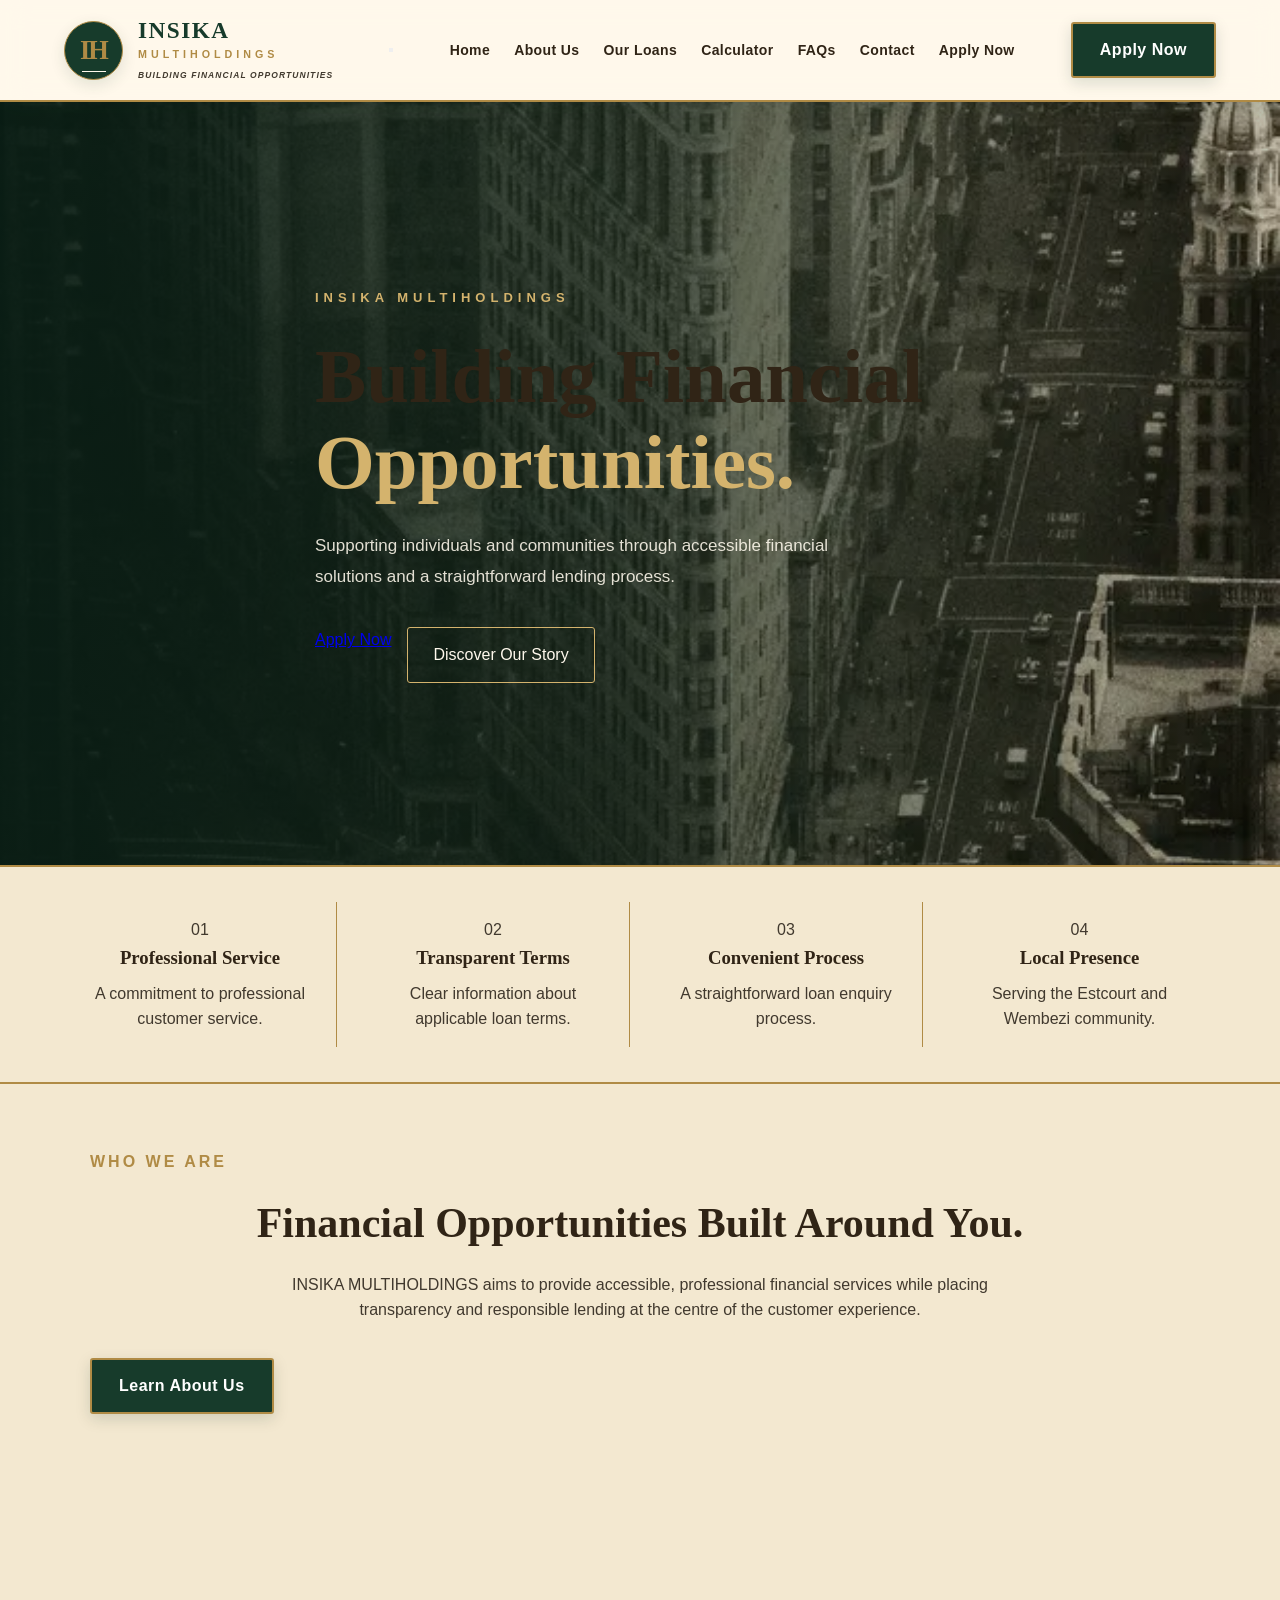
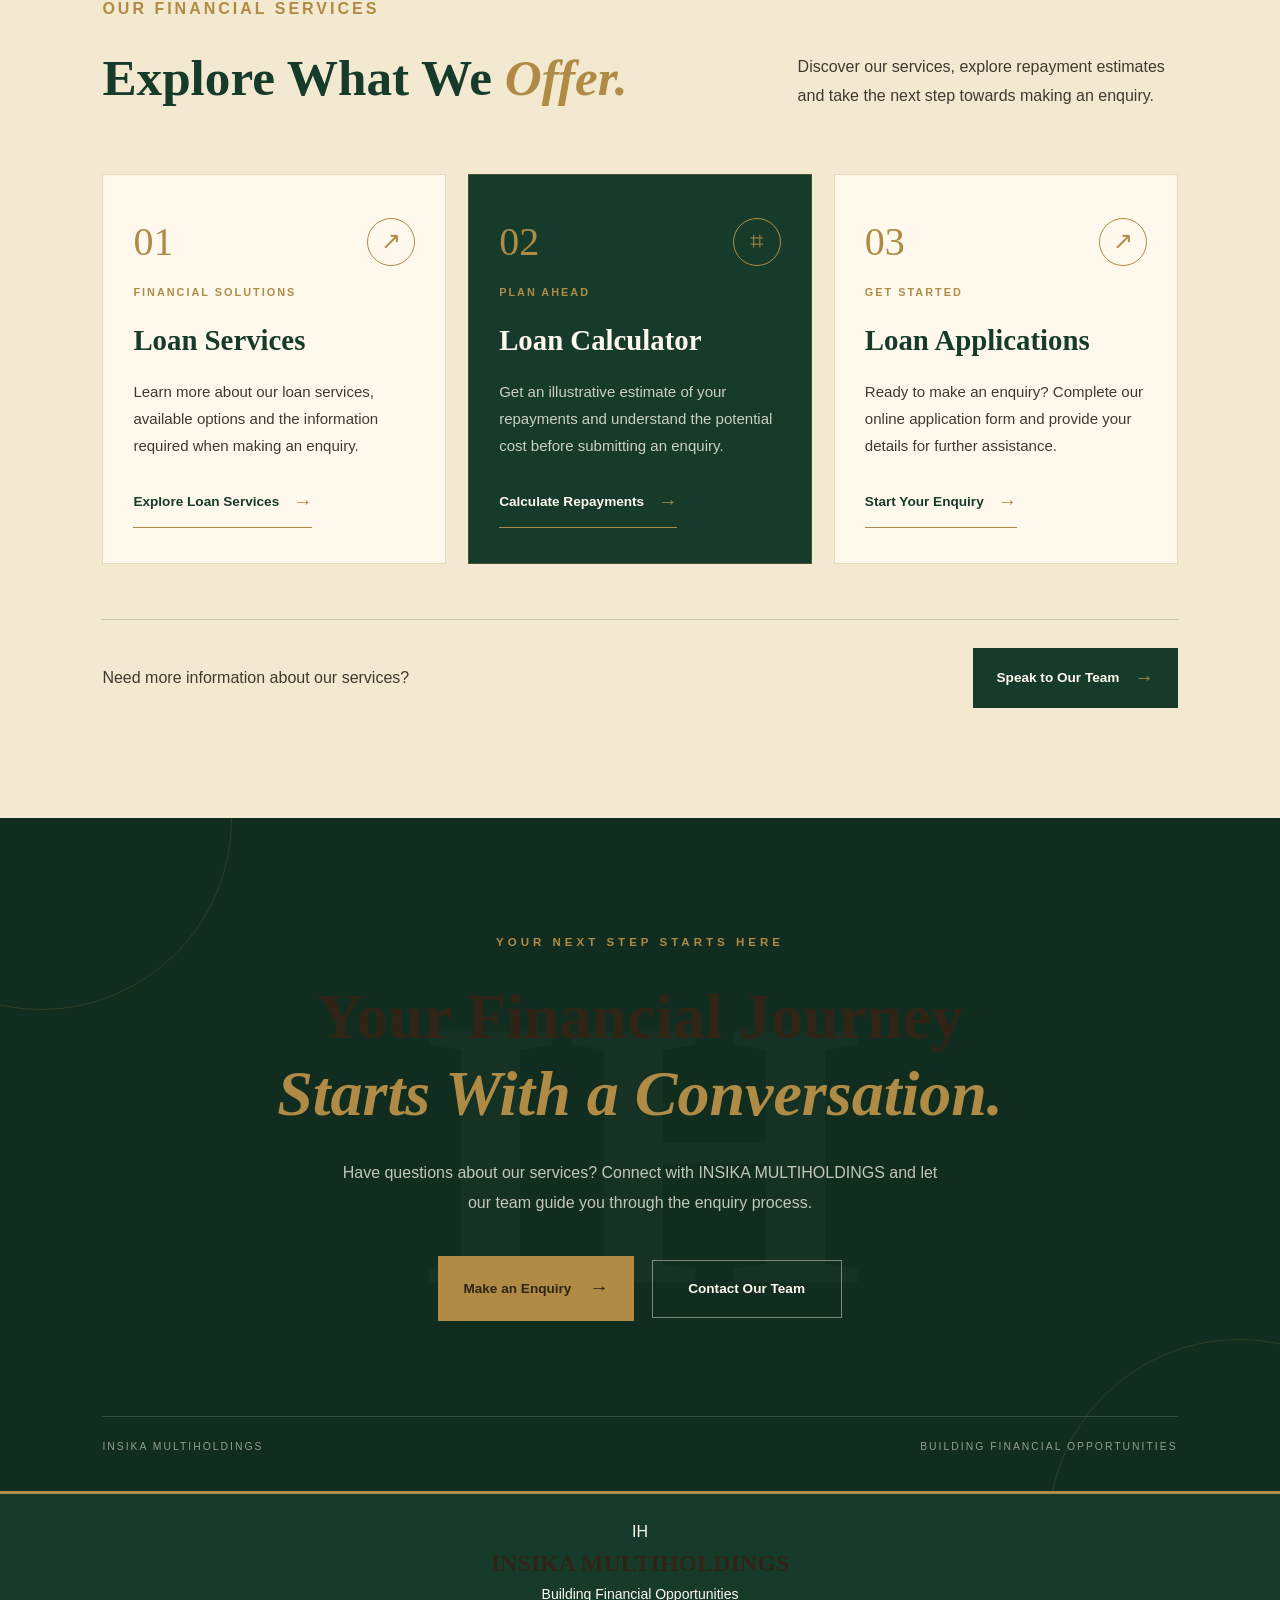
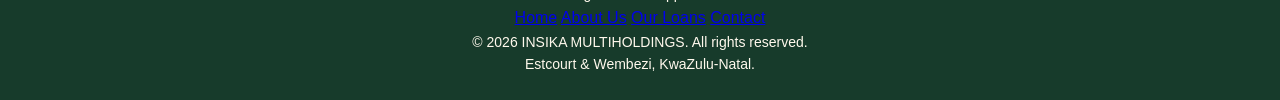
==== commit 81daf327: "changed the logo made some udjustments on the logo" ====
--- a/index.html
+++ b/index.html
@@ -1,6 +1,7 @@
 
 <!DOCTYPE html>
 <html lang="en">
+
 <head>
     <meta charset="UTF-8">
     <meta name="viewport" content="width=device-width, initial-scale=1.0">
@@ -11,14 +12,16 @@
 
     <title>INSIKA MULTIHOLDINGS | Building Financial Opportunities</title>
 
-    <link rel="stylesheet" href="css/style.css">
+    <link rel="stylesheet" href="CSS/style.css">
+    <link rel="stylesheet" href="CSS/home.css">
 
     <link rel="preconnect" href="https://fonts.googleapis.com">
     <link rel="preconnect" href="https://fonts.gstatic.com" crossorigin>
 
-    <link rel="stylesheet" href="CSS/style.css">
+    <link href="https://fonts.googleapis.com/css2?family=Playfair+Display:wght@400;500;600;700&family=Lato:wght@300;400;500;600;700&display=swap" rel="stylesheet">
 </head>
 
+
 <body>
 
     <!-- PAGE TRANSITION IS CREATED BY JAVASCRIPT -->
@@ -29,14 +32,22 @@
 
 <header>
 
-    <a href="index.html" class="logo">
-        <div class="logo-icon">IH</div>
-
-        <div>
-            <h2>INSIKA MULTIHOLDINGS</h2>
-            <p>Building Financial Opportunities</p>
-        </div>
-    </a>
+    
+<a href="index.html" class="logo">
+
+    <div class="logo-icon">
+        <span>IH</span>
+        <div class="logo-icon-line"></div>
+    </div>
+
+    <div class="logo-text">
+        <h2>INSIKA</h2>
+        <span class="logo-subtitle">MULTIHOLDINGS</span>
+        <p>BUILDING FINANCIAL OPPORTUNITIES</p>
+    </div>
+
+</a>
+
 
     <button class="menu-toggle"
             id="menuToggle"
--- a/CSS/style.css
+++ b/CSS/style.css
@@ -1418,4 +1418,113 @@
     }
 }
 
-
+/* ==========================================
+   PREMIUM INSIKA BRAND IDENTITY
+========================================== */
+
+.logo {
+    display: flex;
+    align-items: center;
+    gap: 15px;
+    text-decoration: none;
+    flex-shrink: 0;
+}
+
+.logo-icon {
+    width: 59px;
+    height: 59px;
+    position: relative;
+    display: grid;
+    place-items: center;
+    border: 1px solid var(--antique-gold);
+    background: var(--dark-green);
+    box-shadow: 0 5px 15px rgba(23, 59, 43, 0.12);
+    transition: all 0.35s ease;
+}
+
+.logo-icon span {
+    font-family: 'Playfair Display', serif;
+    font-size: 1.65rem;
+    font-weight: 700;
+    letter-spacing: -2px;
+    color: var(--antique-gold);
+}
+
+.logo-icon-line {
+    position: absolute;
+    bottom: 7px;
+    width: 24px;
+    height: 1px;
+    background: var(--cream);
+}
+
+.logo:hover .logo-icon {
+    transform: rotate(-5deg);
+    box-shadow: 0 8px 22px rgba(176, 139, 69, 0.25);
+}
+
+.logo-text {
+    display: flex;
+    flex-direction: column;
+    gap: 2px;
+}
+
+.logo-text h2 {
+    margin: 0;
+    font-family: 'Playfair Display', serif;
+    font-size: 1.45rem;
+    font-weight: 700;
+    letter-spacing: 1.5px;
+    line-height: 1.1;
+    color: var(--dark-green);
+}
+
+.logo-subtitle {
+    font-family: 'Lato', sans-serif;
+    font-size: 0.67rem;
+    font-weight: 700;
+    letter-spacing: 4px;
+    color: var(--antique-gold);
+}
+
+.logo-text p {
+    margin: 4px 0 0;
+    font-family: 'Lato', sans-serif;
+    font-size: 0.53rem;
+    font-weight: 600;
+    letter-spacing: 1.1px;
+    color: var(--text);
+}
+
+@media (max-width: 600px) {
+
+    .logo {
+        gap: 10px;
+    }
+
+    .logo-icon {
+        width: 48px;
+        height: 48px;
+    }
+
+    .logo-icon span {
+        font-size: 1.4rem;
+    }
+
+    .logo-text h2 {
+        font-size: 1.12rem;
+    }
+
+    .logo-subtitle {
+        font-size: 0.58rem;
+        letter-spacing: 3px;
+    }
+
+    .logo-text p {
+        font-size: 0.43rem;
+        letter-spacing: 0.6px;
+    }
+
+}
+
+
